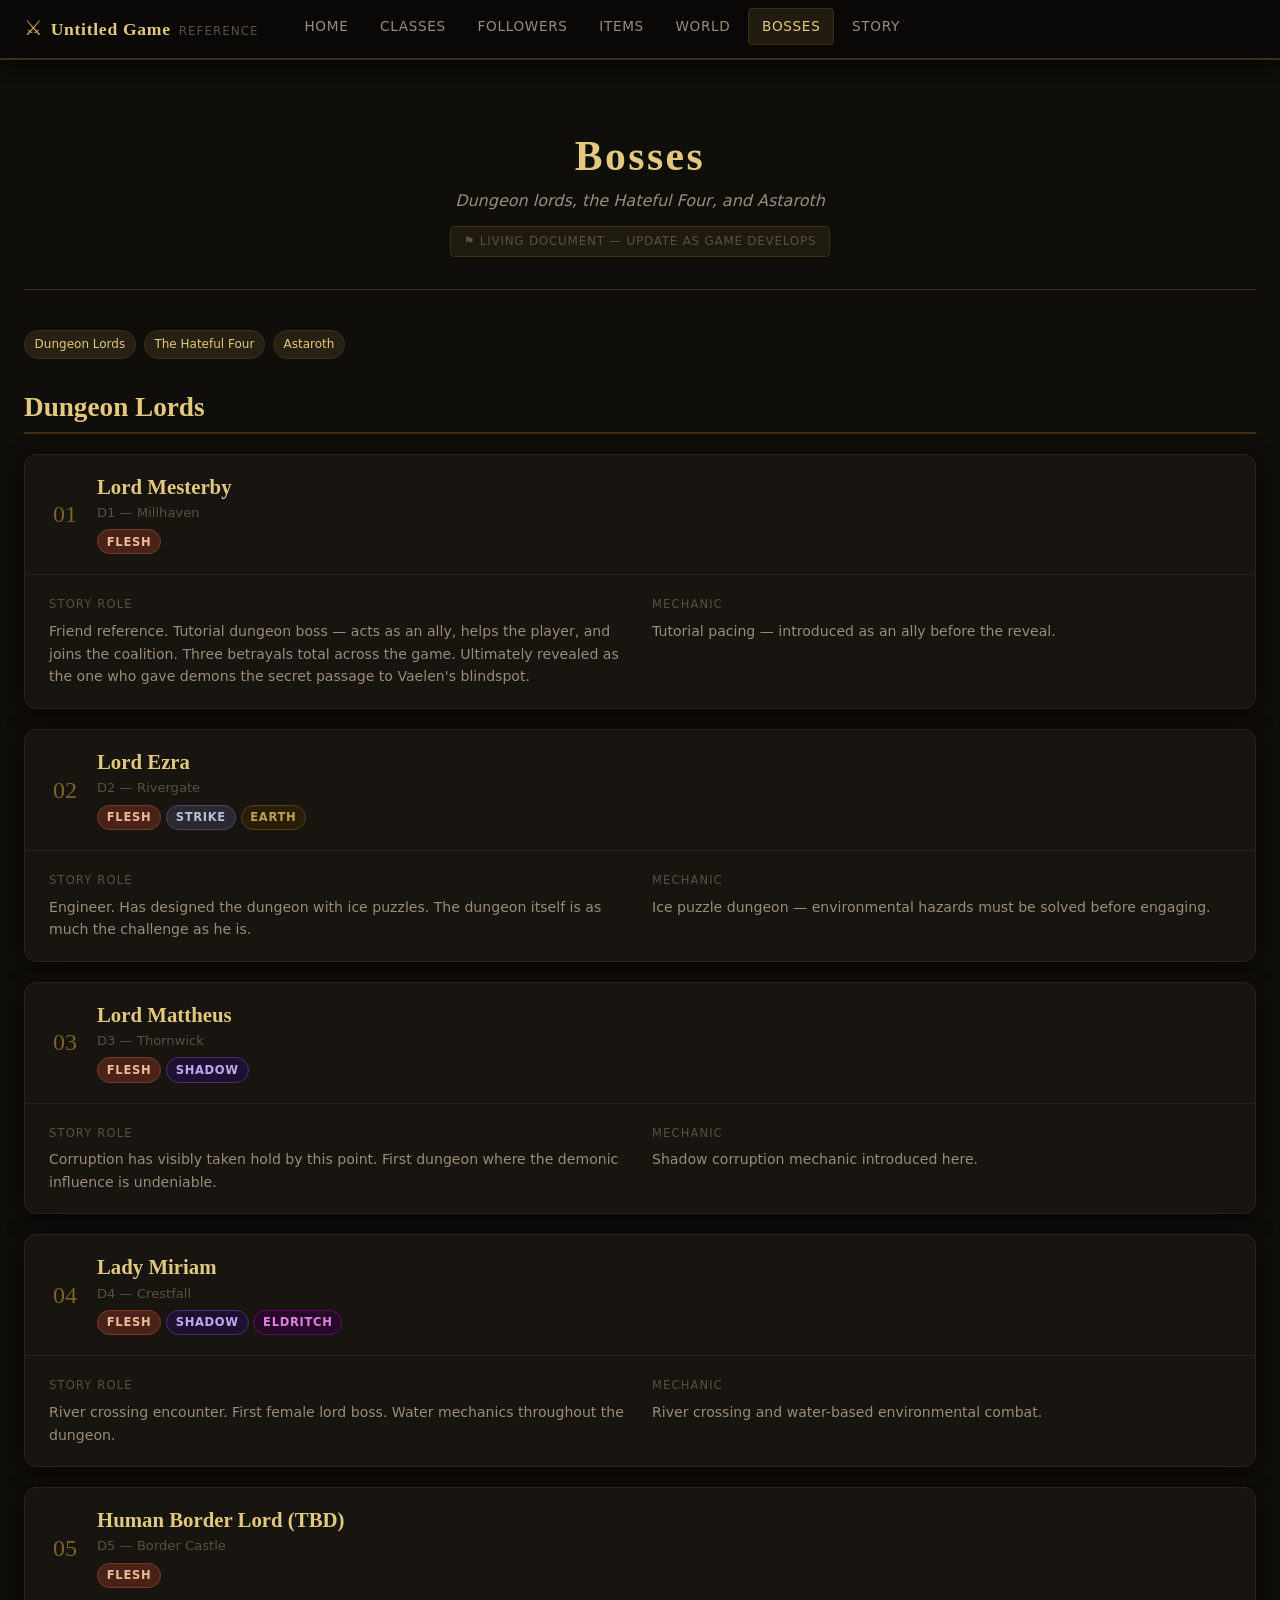
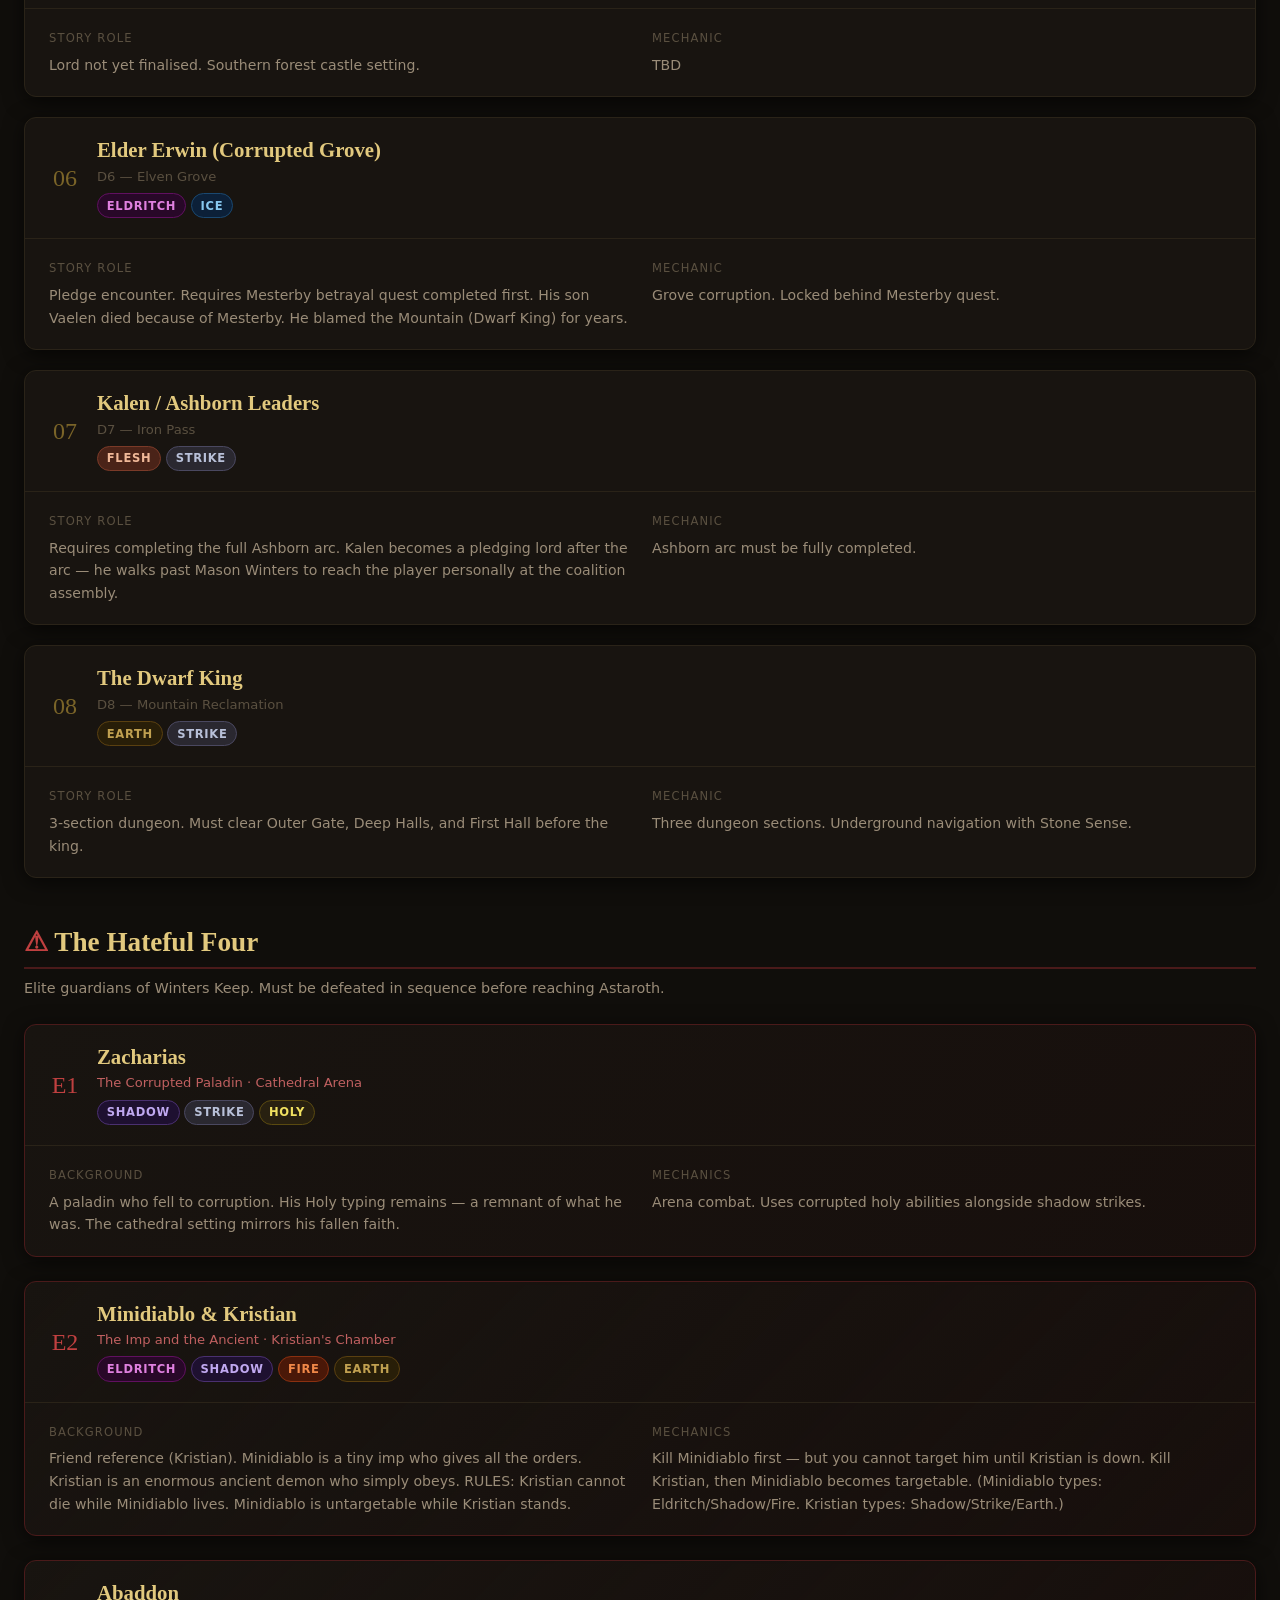
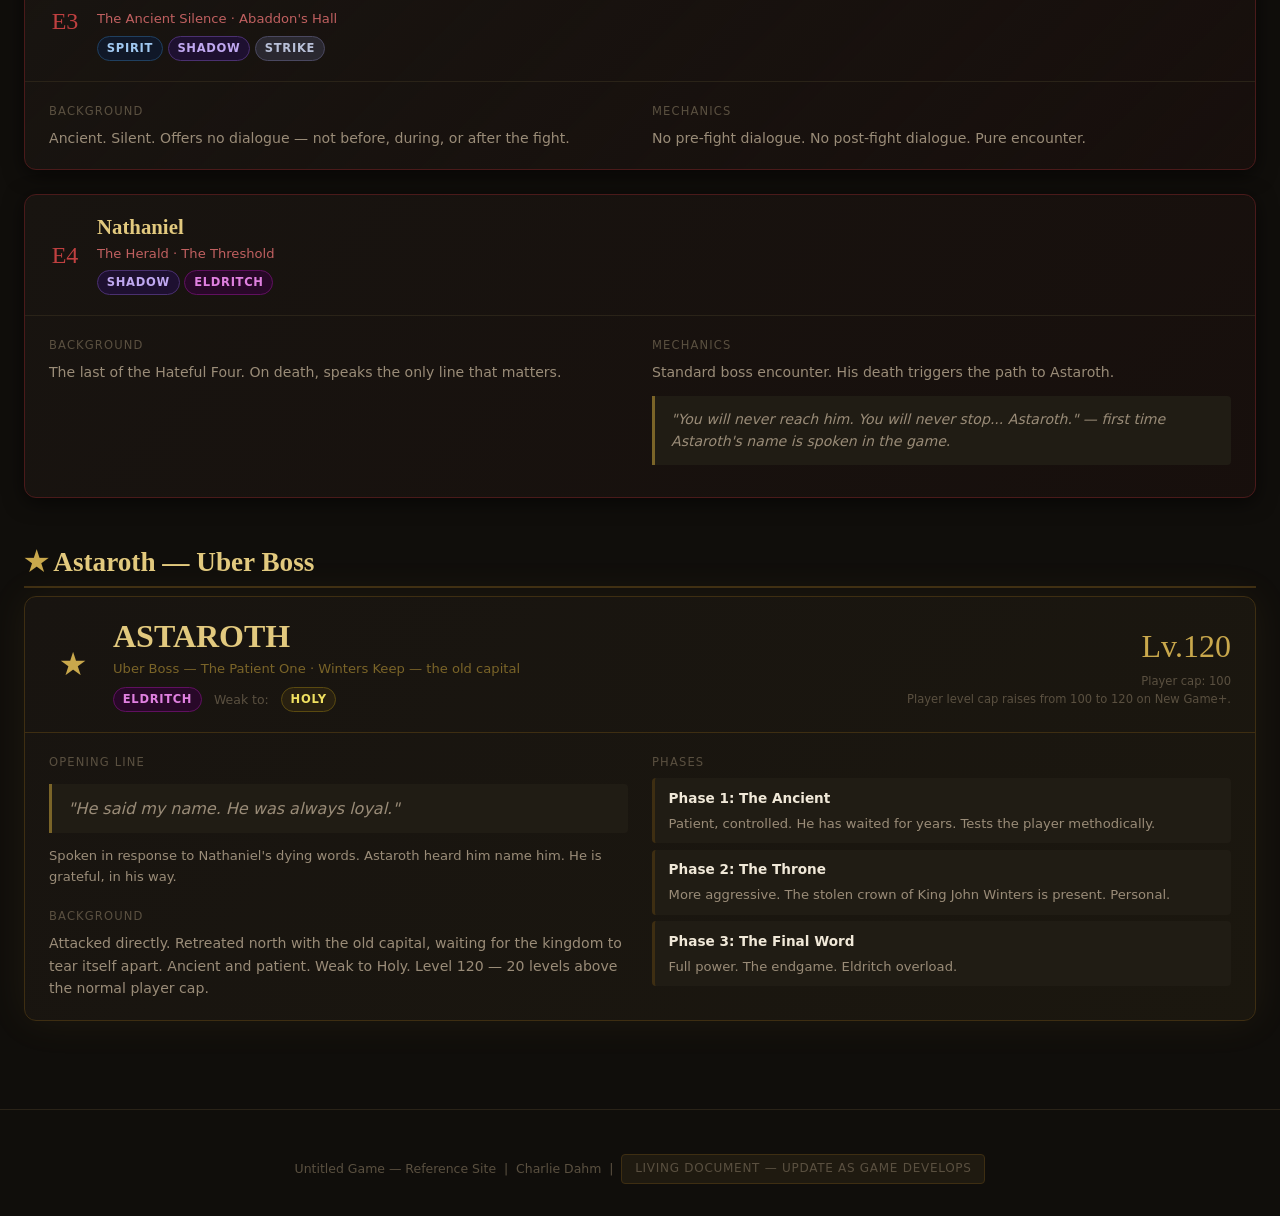
==== GameReference/bosses.html @ 2780c7e5 "Add complete GameReference multi-page reference site for Untitled Game Nine-file static site (no dep" ====
<!DOCTYPE html>
<html lang="en">
<head>
  <meta charset="UTF-8">
  <meta name="viewport" content="width=device-width, initial-scale=1.0">
  <title>Bosses — Untitled Game Reference</title>
  <link rel="stylesheet" href="style.css">
</head>
<body>

<nav class="main-nav">
  <div class="nav-logo">
    <span class="logo-icon">⚔</span>
    <span class="logo-text">Untitled Game</span>
    <span class="logo-sub">Reference</span>
  </div>
  <ul class="nav-links">
    <li><a href="index.html">Home</a></li>
    <li><a href="classes.html">Classes</a></li>
    <li><a href="followers.html">Followers</a></li>
    <li><a href="items.html">Items</a></li>
    <li><a href="world.html">World</a></li>
    <li><a href="bosses.html" class="active">Bosses</a></li>
    <li><a href="story.html">Story</a></li>
  </ul>
</nav>

<div class="page-container">
  <div class="page-header">
    <h1>Bosses</h1>
    <div class="subtitle">Dungeon lords, the Hateful Four, and Astaroth</div>
    <div class="living-doc-note">⚑ Living Document — update as game develops</div>
  </div>

  <!-- Quick jump -->
  <div style="display:flex;flex-wrap:wrap;gap:0.5rem;margin-bottom:2rem;">
    <a href="#dungeon-lords" class="filter-btn active">Dungeon Lords</a>
    <a href="#hateful-four" class="filter-btn active">The Hateful Four</a>
    <a href="#astaroth" class="filter-btn active">Astaroth</a>
  </div>

  <!-- ── DUNGEON LORDS ───────────────────────────────────── -->
  <section id="dungeon-lords">
    <h2 style="margin-bottom:1.25rem;padding-bottom:0.5rem;border-bottom:2px solid var(--gold-border);">Dungeon Lords</h2>
    <div id="dungeon-bosses-container"></div>
  </section>

  <!-- ── THE HATEFUL FOUR ────────────────────────────────── -->
  <section id="hateful-four" style="margin-top:3rem;">
    <h2 style="margin-bottom:0.5rem;padding-bottom:0.5rem;border-bottom:2px solid #4a1a1a;">
      <span style="color:var(--red-light);">⚠</span> The Hateful Four
    </h2>
    <p style="color:var(--text-dim);margin-bottom:1.5rem;font-size:0.9rem;">Elite guardians of Winters Keep. Must be defeated in sequence before reaching Astaroth.</p>
    <div id="hateful-container"></div>
  </section>

  <!-- ── ASTAROTH ───────────────────────────────────────── -->
  <section id="astaroth" style="margin-top:3rem;">
    <h2 style="margin-bottom:0.5rem;padding-bottom:0.5rem;border-bottom:2px solid var(--gold-border);">
      <span style="color:var(--gold);">★</span> Astaroth — Uber Boss
    </h2>
    <div id="astaroth-container"></div>
  </section>

</div>

<footer class="page-footer">
  Untitled Game — Reference Site &nbsp;|&nbsp; Charlie Dahm &nbsp;|&nbsp; <span class="living-doc-note">Living Document — update as game develops</span>
</footer>

<script src="data.js"></script>
<script>
function toggleCollapsible(btn) {
  btn.closest('.collapsible').classList.toggle('open');
}

document.addEventListener('DOMContentLoaded', () => {

  // ── Dungeon Bosses ─────────────────────────────────────
  const dungeonContainer = document.getElementById('dungeon-bosses-container');
  dungeonContainer.innerHTML = BOSSES.dungeonBosses.map((boss, i) => `
    <div class="boss-card" style="margin-bottom:1.25rem;">
      <div class="boss-header">
        <div class="boss-number">${String(i+1).padStart(2,'0')}</div>
        <div style="flex:1;">
          <h3 class="boss-name">${boss.name}</h3>
          <div class="boss-location">${boss.dungeon}</div>
          <div style="margin-top:0.4rem;">${renderTypes(boss.types)}</div>
        </div>
      </div>
      <div class="boss-body">
        <div>
          <div class="boss-label">Story Role</div>
          <div class="boss-notes">${boss.notes}</div>
        </div>
        <div>
          <div class="boss-label">Mechanic</div>
          <div class="boss-notes">${boss.mechanics}</div>
        </div>
      </div>
    </div>
  `).join('');

  // ── Hateful Four ───────────────────────────────────────
  const hatefulContainer = document.getElementById('hateful-container');
  hatefulContainer.innerHTML = BOSSES.hatefulFour.map(boss => `
    <div class="boss-card hateful-card" style="margin-bottom:1.5rem;">
      <div class="boss-header">
        <div class="boss-number" style="color:var(--red-light);">E${boss.number}</div>
        <div style="flex:1;">
          <h3 class="boss-name">${boss.name}</h3>
          <div class="boss-location" style="color:#c06060;">${boss.subtitle} · ${boss.location}</div>
          <div style="margin-top:0.4rem;">${renderTypes(boss.types)}</div>
        </div>
      </div>
      <div class="boss-body">
        <div>
          <div class="boss-label">Background</div>
          <div class="boss-notes">${boss.notes}</div>
        </div>
        <div>
          <div class="boss-label">Mechanics</div>
          <div class="boss-notes">${boss.mechanics}</div>
          ${boss.dialogue ? `<div class="quote-block">${boss.dialogue}</div>` : ''}
        </div>
      </div>
    </div>
  `).join('');

  // ── Astaroth ────────────────────────────────────────────
  const ast = BOSSES.astaroth;
  const phasesHtml = ast.phases.map(p => `
    <li class="phase-item">
      <strong>Phase ${p.phase}: ${p.name}</strong>
      <div style="font-size:0.82rem;color:var(--text-dim);margin-top:0.2rem;">${p.notes}</div>
    </li>
  `).join('');

  const astarothContainer = document.getElementById('astaroth-container');
  astarothContainer.innerHTML = `
    <div class="boss-card astaroth-card">
      <div class="boss-header" style="border-bottom-color:var(--gold-border);">
        <div style="font-size:2rem;width:3rem;text-align:center;color:var(--gold);">★</div>
        <div style="flex:1;">
          <h2 class="boss-name" style="font-size:2rem;">${ast.name}</h2>
          <div class="boss-location" style="color:var(--gold-dim);">${ast.subtitle} · ${ast.location}</div>
          <div style="margin-top:0.5rem;display:flex;gap:0.75rem;align-items:center;flex-wrap:wrap;">
            <div>${renderTypes(ast.types)}</div>
            <span style="font-size:0.78rem;color:var(--text-muted);">Weak to:</span>
            <div>${renderTypes(ast.weakness)}</div>
          </div>
        </div>
        <div style="text-align:right;flex-shrink:0;">
          <div style="font-family:var(--font-serif);font-size:2rem;color:var(--gold);">Lv.${ast.level}</div>
          <div style="font-size:0.72rem;color:var(--text-muted);">Player cap: ${ast.playerCap}</div>
          <div style="font-size:0.72rem;color:var(--text-muted);">${ast.ngPlusNote}</div>
        </div>
      </div>

      <div class="boss-body">
        <div>
          <div class="boss-label">Opening Line</div>
          <div class="quote-block" style="font-size:1rem;border-color:var(--gold-dim);">${ast.openingLine}</div>
          <div class="boss-notes" style="font-size:0.82rem;">${ast.openingContext}</div>

          <div style="margin-top:1.25rem;">
            <div class="boss-label">Background</div>
            <div class="boss-notes">${ast.notes}</div>
          </div>
        </div>
        <div>
          <div class="boss-label">Phases</div>
          <ul class="phase-list">${phasesHtml}</ul>
        </div>
      </div>
    </div>
  `;
});
</script>
</body>
</html>
---- GameReference/style.css ----
/* ============================================================
   Untitled Game — Medieval Fantasy Reference
   Shared Stylesheet
   ============================================================ */

:root {
  --bg-darkest:  #090807;
  --bg-main:     #100e0b;
  --bg-card:     #181410;
  --bg-raised:   #201c14;
  --bg-hover:    #28221a;
  --bg-input:    #151210;

  --gold:        #c9a84c;
  --gold-light:  #e2c97e;
  --gold-dim:    #7a6428;
  --gold-border: #3e2e12;
  --gold-glow:   rgba(201, 168, 76, 0.12);

  --text:        #ddd0b8;
  --text-dim:    #9a8c78;
  --text-muted:  #5a5040;
  --text-white:  #f0e8d8;
  --text-gold:   #c9a84c;

  --border:      #2a2318;
  --border-mid:  #3a3020;
  --border-gold: #4a3a18;

  --red:         #8b2020;
  --red-light:   #c04040;
  --green:       #2a5a20;
  --green-light: #4a8a40;

  --radius-sm:   4px;
  --radius-md:   8px;
  --radius-lg:   12px;

  --shadow-card: 0 4px 20px rgba(0,0,0,0.6);
  --shadow-glow: 0 0 20px rgba(201,168,76,0.1);
  --shadow-deep: 0 8px 32px rgba(0,0,0,0.8);

  --nav-height:  60px;
  --content-max: 1400px;
  --font-serif:  Georgia, 'Times New Roman', serif;
  --font-sans:   'Segoe UI', system-ui, sans-serif;
}

/* === RESET & BASE ========================================= */

*, *::before, *::after { box-sizing: border-box; margin: 0; padding: 0; }

html { scroll-behavior: smooth; }

body {
  background: var(--bg-main);
  color: var(--text);
  font-family: var(--font-sans);
  font-size: 15px;
  line-height: 1.6;
  min-height: 100vh;
}

a { color: var(--gold); text-decoration: none; transition: color 0.2s; }
a:hover { color: var(--gold-light); }

h1, h2, h3, h4, h5 {
  font-family: var(--font-serif);
  color: var(--gold-light);
  line-height: 1.2;
}

h1 { font-size: 2.2rem; }
h2 { font-size: 1.7rem; }
h3 { font-size: 1.3rem; }
h4 { font-size: 1.1rem; }

p { margin-bottom: 0.75em; }
p:last-child { margin-bottom: 0; }

ul, ol { padding-left: 1.4em; }
li { margin-bottom: 0.3em; }

hr {
  border: none;
  border-top: 1px solid var(--gold-border);
  margin: 1.5em 0;
}

strong { color: var(--text-white); }
em { color: var(--gold-light); font-style: normal; }

/* === NAVIGATION =========================================== */

.main-nav {
  position: sticky;
  top: 0;
  z-index: 100;
  height: var(--nav-height);
  background: var(--bg-darkest);
  border-bottom: 2px solid var(--gold-border);
  display: flex;
  align-items: center;
  padding: 0 1.5rem;
  gap: 2rem;
  box-shadow: 0 2px 20px rgba(0,0,0,0.8);
}

.nav-logo {
  display: flex;
  align-items: baseline;
  gap: 0.5rem;
  flex-shrink: 0;
}

.logo-icon {
  font-size: 1.3rem;
  color: var(--gold);
}

.logo-text {
  font-family: var(--font-serif);
  font-size: 1.1rem;
  font-weight: bold;
  color: var(--gold-light);
  letter-spacing: 0.04em;
}

.logo-sub {
  font-size: 0.75rem;
  color: var(--text-muted);
  letter-spacing: 0.08em;
  text-transform: uppercase;
}

.nav-links {
  display: flex;
  list-style: none;
  padding: 0;
  margin: 0;
  gap: 0.25rem;
  flex-wrap: wrap;
}

.nav-links a {
  display: block;
  padding: 0.4rem 0.8rem;
  color: var(--text-dim);
  font-size: 0.85rem;
  letter-spacing: 0.05em;
  text-transform: uppercase;
  border-radius: var(--radius-sm);
  border: 1px solid transparent;
  transition: all 0.2s;
}

.nav-links a:hover,
.nav-links a.active {
  color: var(--gold-light);
  border-color: var(--gold-border);
  background: var(--gold-glow);
}

/* === PAGE LAYOUT ========================================== */

.page-container {
  max-width: var(--content-max);
  margin: 0 auto;
  padding: 2rem 1.5rem 4rem;
}

.page-header {
  text-align: center;
  padding: 2.5rem 0 2rem;
  border-bottom: 1px solid var(--gold-border);
  margin-bottom: 2.5rem;
}

.page-header h1 {
  font-size: 2.6rem;
  margin-bottom: 0.4rem;
  letter-spacing: 0.06em;
}

.page-header .subtitle {
  color: var(--text-dim);
  font-size: 1rem;
  font-style: italic;
}

.living-doc-note {
  display: inline-block;
  margin-top: 0.75rem;
  padding: 0.3rem 0.8rem;
  background: rgba(201, 168, 76, 0.08);
  border: 1px solid var(--gold-border);
  border-radius: var(--radius-sm);
  color: var(--text-muted);
  font-size: 0.75rem;
  letter-spacing: 0.06em;
  text-transform: uppercase;
}

/* === CARDS ================================================ */

.card {
  background: var(--bg-card);
  border: 1px solid var(--border);
  border-radius: var(--radius-md);
  padding: 1.5rem;
  box-shadow: var(--shadow-card);
  transition: border-color 0.2s;
}

.card:hover { border-color: var(--border-gold); }

.card-gold {
  border-color: var(--gold-border);
  background: linear-gradient(135deg, var(--bg-card) 0%, rgba(201,168,76,0.05) 100%);
}

.card-header {
  display: flex;
  align-items: center;
  gap: 0.75rem;
  margin-bottom: 1rem;
  padding-bottom: 0.75rem;
  border-bottom: 1px solid var(--border);
}

.card-icon {
  font-size: 1.5rem;
  width: 2.5rem;
  text-align: center;
  flex-shrink: 0;
}

.card-title { margin: 0; }

/* === GRID LAYOUTS ========================================= */

.grid-2 { display: grid; grid-template-columns: repeat(2, 1fr); gap: 1.5rem; }
.grid-3 { display: grid; grid-template-columns: repeat(3, 1fr); gap: 1.5rem; }
.grid-4 { display: grid; grid-template-columns: repeat(4, 1fr); gap: 1.5rem; }

@media (max-width: 1100px) { .grid-4 { grid-template-columns: repeat(2, 1fr); } }
@media (max-width: 900px)  { .grid-3 { grid-template-columns: repeat(2, 1fr); } }
@media (max-width: 640px)  {
  .grid-2, .grid-3, .grid-4 { grid-template-columns: 1fr; }
}

/* === COLLAPSIBLE SECTIONS ================================= */

.collapsible {
  border: 1px solid var(--border);
  border-radius: var(--radius-md);
  margin-bottom: 1rem;
  overflow: hidden;
}

.collapsible-header {
  display: flex;
  align-items: center;
  justify-content: space-between;
  padding: 1rem 1.25rem;
  background: var(--bg-raised);
  cursor: pointer;
  user-select: none;
  transition: background 0.2s;
  border: none;
  width: 100%;
  text-align: left;
  color: var(--text-white);
  font-family: var(--font-serif);
  font-size: 1.1rem;
  gap: 1rem;
}

.collapsible-header:hover { background: var(--bg-hover); }

.collapsible-header .ch-left {
  display: flex;
  align-items: center;
  gap: 0.75rem;
}

.collapsible-arrow {
  color: var(--gold-dim);
  transition: transform 0.25s;
  font-size: 0.8rem;
  flex-shrink: 0;
}

.collapsible.open .collapsible-arrow { transform: rotate(90deg); }

.collapsible-body {
  display: none;
  padding: 1.25rem;
  background: var(--bg-card);
  border-top: 1px solid var(--border);
}

.collapsible.open .collapsible-body { display: block; }

/* Gold variant collapsible */
.collapsible.gold { border-color: var(--gold-border); }
.collapsible.gold .collapsible-header { background: rgba(201,168,76,0.08); }
.collapsible.gold .collapsible-header:hover { background: rgba(201,168,76,0.14); }
.collapsible.gold .collapsible-header { color: var(--gold-light); }

/* === TYPE BADGES ========================================== */

.types { display: flex; flex-wrap: wrap; gap: 0.3rem; }

.type-badge {
  display: inline-block;
  padding: 0.15rem 0.55rem;
  border-radius: 20px;
  font-size: 0.72rem;
  font-weight: 600;
  letter-spacing: 0.06em;
  text-transform: uppercase;
  white-space: nowrap;
}

.t-flesh     { background: #4a2318; color: #f0b898; border: 1px solid #7a3a28; }
.t-strike    { background: #2a2830; color: #b8c0d8; border: 1px solid #4a4860; }
.t-shadow    { background: #1e1030; color: #c0a8f0; border: 1px solid #4a3070; }
.t-fire      { background: #4a1808; color: #f08848; border: 1px solid #8a3010; }
.t-ice       { background: #0c2038; color: #88c8f0; border: 1px solid #1a4870; }
.t-earth     { background: #281e08; color: #c0a050; border: 1px solid #5a4010; }
.t-spirit    { background: #101828; color: #a0c8f0; border: 1px solid #204060; }
.t-holy      { background: #282010; color: #f0e060; border: 1px solid #5a4a10; }
.t-toxin     { background: #0e2808; color: #80d860; border: 1px solid #204810; }
.t-eldritch  { background: #280828; color: #e080e0; border: 1px solid #601060; }
.t-lightning { background: #2a2800; color: #f0e840; border: 1px solid #5a5000; }

/* === STAT BARS ============================================ */

.stat-list { display: flex; flex-direction: column; gap: 0.5rem; }

.stat-row {
  display: grid;
  grid-template-columns: 110px 1fr 80px;
  align-items: center;
  gap: 0.5rem;
  font-size: 0.85rem;
}

.stat-label { color: var(--text-dim); text-align: right; }

.stat-bar {
  height: 8px;
  background: var(--bg-darkest);
  border-radius: 4px;
  border: 1px solid var(--border);
  overflow: hidden;
}

.stat-fill {
  height: 100%;
  border-radius: 4px;
  transition: width 0.5s ease;
}

.stat-value { color: var(--gold-light); font-size: 0.8rem; text-align: center; }

/* Stat fill colors by rating */
.fill-max     { background: linear-gradient(90deg, #c9a84c, #e8c97e); width: 100%; }
.fill-vhigh   { background: linear-gradient(90deg, #a08830, #c0a84c); width: 85%; }
.fill-high    { background: linear-gradient(90deg, #806830, #a08840); width: 70%; }
.fill-medium  { background: linear-gradient(90deg, #506030, #708050); width: 55%; }
.fill-low     { background: linear-gradient(90deg, #604040, #804848); width: 35%; }
.fill-vlow    { background: linear-gradient(90deg, #502828, #683030); width: 20%; }

/* === RESOURCE BADGE ======================================= */

.resource-badge {
  display: inline-flex;
  align-items: center;
  gap: 0.4rem;
  padding: 0.3rem 0.7rem;
  border-radius: var(--radius-sm);
  font-size: 0.8rem;
  font-weight: 600;
  text-transform: uppercase;
  letter-spacing: 0.05em;
}

.resource-stamina { background: #2a1a08; color: #e09040; border: 1px solid #6a3010; }
.resource-mana    { background: #080828; color: #8080f0; border: 1px solid #2020a0; }
.resource-rage    { background: #280808; color: #f04030; border: 1px solid #801010; }

/* === SKILL TREE =========================================== */

.skill-tree-section {
  margin: 1.5rem 0;
}

.skill-tree-title {
  font-family: var(--font-serif);
  font-size: 0.8rem;
  letter-spacing: 0.12em;
  text-transform: uppercase;
  color: var(--text-muted);
  margin-bottom: 1rem;
}

.skill-tree {
  display: flex;
  flex-direction: column;
  gap: 0;
  align-items: flex-start;
}

.skill-tier {
  display: flex;
  align-items: flex-start;
  gap: 0;
  width: 100%;
  position: relative;
}

.skill-tier-label {
  writing-mode: vertical-lr;
  text-orientation: mixed;
  transform: rotate(180deg);
  font-size: 0.65rem;
  color: var(--text-muted);
  letter-spacing: 0.1em;
  text-transform: uppercase;
  padding: 0.5rem 0.3rem;
  min-width: 24px;
  flex-shrink: 0;
  align-self: stretch;
  display: flex;
  align-items: center;
  justify-content: center;
  border-right: 1px solid var(--border);
  margin-right: 1rem;
}

.skills-in-tier {
  display: flex;
  flex-wrap: wrap;
  gap: 0.75rem;
  padding: 0.5rem 0 1.5rem;
  flex: 1;
}

.skill-node {
  background: var(--bg-raised);
  border: 1px solid var(--border-mid);
  border-radius: var(--radius-md);
  padding: 0.75rem 1rem;
  min-width: 160px;
  max-width: 220px;
  position: relative;
  transition: all 0.2s;
  cursor: default;
}

.skill-node:hover {
  border-color: var(--gold-border);
  background: var(--bg-hover);
  box-shadow: var(--shadow-glow);
  transform: translateY(-2px);
}

.skill-node.tier-ultimate {
  border-color: var(--gold-border);
  background: linear-gradient(135deg, var(--bg-raised), rgba(201,168,76,0.08));
}

.skill-node.tier-ultimate:hover {
  box-shadow: 0 0 20px rgba(201,168,76,0.2);
}

.skill-name {
  font-family: var(--font-serif);
  font-size: 0.95rem;
  color: var(--gold-light);
  margin-bottom: 0.3rem;
}

.skill-desc {
  font-size: 0.78rem;
  color: var(--text-dim);
  line-height: 1.4;
}

.skill-special {
  margin-top: 0.4rem;
  padding: 0.25rem 0.5rem;
  background: var(--bg-darkest);
  border-radius: var(--radius-sm);
  font-size: 0.72rem;
  color: var(--text-muted);
  font-style: italic;
}

/* Essence block */
.essence-block {
  background: linear-gradient(135deg, #1e1408, rgba(201,168,76,0.1));
  border: 1px solid var(--gold-border);
  border-radius: var(--radius-md);
  padding: 1rem 1.25rem;
  margin: 1rem 0;
}

.essence-label {
  font-size: 0.7rem;
  letter-spacing: 0.12em;
  text-transform: uppercase;
  color: var(--gold-dim);
  margin-bottom: 0.4rem;
}

.essence-name {
  font-family: var(--font-serif);
  font-size: 1.05rem;
  color: var(--gold-light);
  margin-bottom: 0.4rem;
}

.essence-effect {
  font-size: 0.85rem;
  color: var(--text-dim);
}

.essence-duration {
  display: inline-block;
  padding: 0.1rem 0.5rem;
  background: rgba(201,168,76,0.12);
  border: 1px solid var(--gold-border);
  border-radius: 20px;
  font-size: 0.72rem;
  color: var(--gold);
  margin-bottom: 0.4rem;
}

/* === CLASS CARDS ========================================== */

.class-card {
  background: var(--bg-card);
  border: 1px solid var(--border);
  border-radius: var(--radius-lg);
  overflow: hidden;
  box-shadow: var(--shadow-card);
  margin-bottom: 2rem;
}

.class-header {
  display: flex;
  align-items: stretch;
  border-bottom: 1px solid var(--border);
}

.class-color-bar {
  width: 6px;
  flex-shrink: 0;
}

.class-header-content {
  padding: 1.25rem 1.5rem;
  flex: 1;
}

.class-name {
  font-size: 1.8rem;
  letter-spacing: 0.08em;
  margin-bottom: 0.2rem;
}

.class-subtitle {
  color: var(--text-dim);
  font-size: 0.9rem;
  margin-bottom: 0.5rem;
}

.class-unlock {
  display: inline-flex;
  align-items: center;
  gap: 0.4rem;
  padding: 0.25rem 0.6rem;
  background: rgba(139,32,32,0.2);
  border: 1px solid var(--red);
  border-radius: var(--radius-sm);
  font-size: 0.75rem;
  color: var(--red-light);
}

.class-body {
  display: grid;
  grid-template-columns: 280px 1fr;
  gap: 0;
}

.class-stats-panel {
  padding: 1.5rem;
  border-right: 1px solid var(--border);
  background: var(--bg-raised);
}

.class-skills-panel {
  padding: 1.5rem;
}

@media (max-width: 860px) {
  .class-body { grid-template-columns: 1fr; }
  .class-stats-panel { border-right: none; border-bottom: 1px solid var(--border); }
}

/* Class color accents */
.color-warrior   { background: #6a3010; }
.color-ranger    { background: #2a5a10; }
.color-mage      { background: #1a1a6a; }
.color-assassin  { background: #301040; }
.color-necro     { background: #102010; }
.color-barbarian { background: #6a1010; }

/* === EVOLUTION CHAINS (FOLLOWER PAGE) ==================== */

.follower-filters {
  position: sticky;
  top: var(--nav-height);
  z-index: 50;
  background: var(--bg-darkest);
  border-bottom: 1px solid var(--border);
  padding: 0.75rem 1.5rem;
  margin: 0 -1.5rem 2rem;
}

.filter-search {
  display: flex;
  align-items: center;
  gap: 1rem;
  flex-wrap: wrap;
}

.search-input {
  flex: 1;
  min-width: 200px;
  max-width: 320px;
  padding: 0.5rem 0.85rem;
  background: var(--bg-input);
  border: 1px solid var(--border-mid);
  border-radius: var(--radius-sm);
  color: var(--text);
  font-size: 0.9rem;
  outline: none;
  transition: border-color 0.2s;
}

.search-input:focus { border-color: var(--gold-border); }
.search-input::placeholder { color: var(--text-muted); }

.filter-group {
  display: flex;
  align-items: center;
  gap: 0.4rem;
  flex-wrap: wrap;
}

.filter-group-label {
  font-size: 0.72rem;
  letter-spacing: 0.08em;
  text-transform: uppercase;
  color: var(--text-muted);
  white-space: nowrap;
}

.filter-btn {
  padding: 0.25rem 0.6rem;
  border-radius: 20px;
  border: 1px solid var(--border-mid);
  background: transparent;
  color: var(--text-dim);
  font-size: 0.75rem;
  cursor: pointer;
  transition: all 0.15s;
  white-space: nowrap;
}

.filter-btn:hover { border-color: var(--gold-border); color: var(--gold); }
.filter-btn.active { background: var(--gold-glow); border-color: var(--gold-border); color: var(--gold-light); }

.filter-clear {
  padding: 0.25rem 0.6rem;
  border-radius: var(--radius-sm);
  border: 1px solid var(--border-mid);
  background: transparent;
  color: var(--text-muted);
  font-size: 0.75rem;
  cursor: pointer;
  transition: all 0.15s;
}

.filter-clear:hover { color: var(--red-light); border-color: var(--red); }

.filter-count {
  font-size: 0.75rem;
  color: var(--text-muted);
  white-space: nowrap;
}

/* Chain cards */
.chain-group {
  margin-bottom: 3rem;
}

.chain-group-header {
  font-family: var(--font-serif);
  font-size: 1.5rem;
  color: var(--gold);
  margin-bottom: 1.25rem;
  padding-bottom: 0.5rem;
  border-bottom: 2px solid var(--gold-border);
  display: flex;
  align-items: center;
  gap: 0.75rem;
}

.chain-card {
  background: var(--bg-card);
  border: 1px solid var(--border);
  border-radius: var(--radius-lg);
  margin-bottom: 1.5rem;
  overflow: hidden;
  box-shadow: var(--shadow-card);
  transition: border-color 0.2s;
}

.chain-card.hidden { display: none; }

.chain-card:hover { border-color: var(--border-gold); }

.chain-meta {
  padding: 0.75rem 1.25rem;
  background: var(--bg-raised);
  border-bottom: 1px solid var(--border);
  display: flex;
  align-items: center;
  gap: 1rem;
  flex-wrap: wrap;
}

.chain-meta .chain-name {
  font-family: var(--font-serif);
  font-size: 1.05rem;
  color: var(--gold-light);
}

.chain-catch-info {
  font-size: 0.78rem;
  color: var(--text-dim);
  font-style: italic;
  flex: 1;
}

.chain-contract {
  font-size: 0.72rem;
  padding: 0.15rem 0.5rem;
  border: 1px solid var(--border-mid);
  border-radius: 20px;
  color: var(--text-muted);
}

.chain-tree {
  padding: 1.25rem 1.25rem 0.75rem;
  overflow-x: auto;
}

.chain-row {
  display: flex;
  align-items: flex-start;
  gap: 0;
  min-width: max-content;
}

.follower-node {
  display: flex;
  flex-direction: column;
  align-items: center;
  position: relative;
}

.follower-node-inner {
  background: var(--bg-raised);
  border: 1px solid var(--border-mid);
  border-radius: var(--radius-md);
  padding: 0.6rem 0.85rem;
  min-width: 130px;
  max-width: 175px;
  text-align: center;
  transition: all 0.2s;
  cursor: default;
}

.follower-node-inner:hover {
  border-color: var(--gold-border);
  background: var(--bg-hover);
  transform: translateY(-2px);
  box-shadow: var(--shadow-glow);
}

.follower-node-inner.is-legendary {
  border-color: var(--gold-dim);
  background: linear-gradient(135deg, var(--bg-raised), rgba(201,168,76,0.07));
}

.follower-node-inner.is-unique {
  border-color: #4a1a1a;
  background: linear-gradient(135deg, var(--bg-raised), rgba(139,32,32,0.08));
}

.follower-node-name {
  font-family: var(--font-serif);
  font-size: 0.88rem;
  color: var(--text-white);
  margin-bottom: 0.35rem;
}

.follower-node-types { justify-content: center; margin-bottom: 0.35rem; }

.follower-node-req {
  font-size: 0.68rem;
  color: var(--text-muted);
  line-height: 1.4;
}

.follower-node-flags {
  display: flex;
  flex-wrap: wrap;
  justify-content: center;
  gap: 0.2rem;
  margin-top: 0.3rem;
}

.flag-legendary { color: var(--gold); font-size: 0.65rem; }
.flag-unique    { color: var(--red-light); font-size: 0.65rem; }
.flag-terminal  { color: var(--text-muted); font-size: 0.65rem; }

/* Chain connectors */
.chain-arrow {
  display: flex;
  align-items: center;
  padding: 0 0.3rem;
  color: var(--gold-dim);
  font-size: 1.2rem;
  align-self: center;
  flex-shrink: 0;
}

.chain-branch {
  display: flex;
  flex-direction: column;
  align-items: flex-start;
  padding-top: 0.4rem;
  padding-left: 1.5rem;
  gap: 0.5rem;
  border-left: 2px solid var(--border-mid);
  margin-left: 0.6rem;
  margin-top: 0.75rem;
}

.branch-item {
  display: flex;
  align-items: center;
  gap: 0;
  position: relative;
}

.branch-item::before {
  content: '';
  display: block;
  width: 1rem;
  height: 1px;
  background: var(--border-mid);
  margin-right: 0.5rem;
  flex-shrink: 0;
}

.branch-note {
  font-size: 0.72rem;
  color: var(--text-muted);
  font-style: italic;
  padding: 0.25rem 0.75rem;
}

/* Follower node with branches below */
.node-with-branches {
  display: flex;
  flex-direction: column;
}

/* === ITEMS PAGE =========================================== */

.item-table {
  width: 100%;
  border-collapse: collapse;
  font-size: 0.85rem;
}

.item-table th {
  text-align: left;
  padding: 0.6rem 0.85rem;
  background: var(--bg-raised);
  border-bottom: 2px solid var(--gold-border);
  color: var(--text-dim);
  font-size: 0.75rem;
  letter-spacing: 0.08em;
  text-transform: uppercase;
  font-family: var(--font-sans);
  font-weight: 600;
}

.item-table td {
  padding: 0.55rem 0.85rem;
  border-bottom: 1px solid var(--border);
  vertical-align: top;
}

.item-table tr:hover td { background: var(--bg-hover); }

.item-table tr:last-child td { border-bottom: none; }

.item-name { color: var(--text-white); font-weight: 500; }
.item-name.legendary { color: var(--gold-light); }
.item-note { color: var(--text-muted); font-size: 0.75rem; }

/* === WORLD PAGE =========================================== */

.world-section { margin-bottom: 2.5rem; }

.town-card {
  background: var(--bg-card);
  border: 1px solid var(--border);
  border-radius: var(--radius-md);
  padding: 1.25rem 1.5rem;
  margin-bottom: 1rem;
  display: grid;
  grid-template-columns: 200px 1fr;
  gap: 1.5rem;
}

.town-card:hover { border-color: var(--border-gold); }

@media (max-width: 640px) { .town-card { grid-template-columns: 1fr; } }

.town-name {
  font-family: var(--font-serif);
  font-size: 1.2rem;
  color: var(--gold-light);
  margin-bottom: 0.25rem;
}

.town-dungeon {
  font-size: 0.78rem;
  color: var(--text-muted);
  margin-bottom: 0.5rem;
}

.town-lord {
  font-size: 0.85rem;
  color: var(--text-dim);
}

.dungeon-badge {
  display: inline-block;
  padding: 0.1rem 0.5rem;
  background: rgba(139,32,32,0.2);
  border: 1px solid #4a1a1a;
  border-radius: var(--radius-sm);
  font-size: 0.72rem;
  color: #c06060;
}

.route-card {
  background: var(--bg-card);
  border: 1px solid var(--border);
  border-radius: var(--radius-md);
  padding: 1rem 1.25rem;
  margin-bottom: 0.75rem;
  display: flex;
  align-items: flex-start;
  gap: 1rem;
}

.route-name {
  font-family: var(--font-serif);
  font-size: 1rem;
  color: var(--text-white);
  min-width: 180px;
}

.route-desc { font-size: 0.85rem; color: var(--text-dim); }

/* === BOSS PAGE =========================================== */

.boss-card {
  background: var(--bg-card);
  border: 1px solid var(--border);
  border-radius: var(--radius-lg);
  overflow: hidden;
  margin-bottom: 1.5rem;
  box-shadow: var(--shadow-card);
}

.boss-header {
  padding: 1.25rem 1.5rem;
  display: flex;
  align-items: center;
  gap: 1rem;
  border-bottom: 1px solid var(--border);
}

.boss-number {
  font-family: var(--font-serif);
  font-size: 1.5rem;
  color: var(--gold-dim);
  min-width: 2rem;
  text-align: center;
  flex-shrink: 0;
}

.boss-name { font-size: 1.3rem; margin-bottom: 0.15rem; }
.boss-location { font-size: 0.82rem; color: var(--text-muted); }

.boss-body {
  padding: 1.25rem 1.5rem;
  display: grid;
  grid-template-columns: 1fr 1fr;
  gap: 1.5rem;
}

@media (max-width: 640px) { .boss-body { grid-template-columns: 1fr; } }

.boss-label {
  font-size: 0.72rem;
  letter-spacing: 0.1em;
  text-transform: uppercase;
  color: var(--text-muted);
  margin-bottom: 0.4rem;
}

.boss-notes { font-size: 0.88rem; color: var(--text-dim); }

.hateful-card {
  border-color: #4a1a1a;
  background: linear-gradient(135deg, var(--bg-card), rgba(139,32,32,0.06));
}

.astaroth-card {
  border-color: var(--gold-border);
  background: linear-gradient(135deg, var(--bg-card), rgba(201,168,76,0.06));
  box-shadow: 0 0 40px rgba(201,168,76,0.08);
}

.phase-list { list-style: none; padding: 0; }

.phase-item {
  padding: 0.6rem 0.85rem;
  border-radius: var(--radius-sm);
  margin-bottom: 0.4rem;
  border-left: 3px solid var(--gold-border);
  background: var(--bg-raised);
  font-size: 0.85rem;
}

.quote-block {
  border-left: 3px solid var(--gold-dim);
  padding: 0.75rem 1rem;
  margin: 0.75rem 0;
  background: var(--bg-raised);
  border-radius: 0 var(--radius-sm) var(--radius-sm) 0;
  font-style: italic;
  color: var(--text-dim);
  font-size: 0.88rem;
}

/* === STORY PAGE =========================================== */

.character-card {
  background: var(--bg-card);
  border: 1px solid var(--border);
  border-radius: var(--radius-lg);
  margin-bottom: 1.5rem;
  overflow: hidden;
  box-shadow: var(--shadow-card);
}

.character-header {
  padding: 1.25rem 1.5rem;
  background: var(--bg-raised);
  border-bottom: 1px solid var(--border);
  display: flex;
  align-items: flex-start;
  gap: 1rem;
}

.character-name {
  font-size: 1.4rem;
  margin-bottom: 0.2rem;
}

.character-role {
  font-size: 0.82rem;
  color: var(--text-muted);
  text-transform: uppercase;
  letter-spacing: 0.08em;
}

.character-body { padding: 1.25rem 1.5rem; }

.story-beat {
  background: var(--bg-card);
  border: 1px solid var(--border);
  border-radius: var(--radius-md);
  padding: 1.25rem 1.5rem;
  margin-bottom: 1rem;
  border-left: 4px solid var(--gold-border);
}

.beat-title {
  font-family: var(--font-serif);
  color: var(--gold);
  font-size: 1rem;
  margin-bottom: 0.5rem;
}

/* === INDEX PAGE =========================================== */

.home-hero {
  text-align: center;
  padding: 3rem 1rem 3.5rem;
}

.home-hero h1 {
  font-size: 3rem;
  letter-spacing: 0.1em;
  margin-bottom: 0.3rem;
}

.hero-author {
  color: var(--text-muted);
  font-size: 0.9rem;
  margin-bottom: 0.5rem;
}

.hero-tagline {
  color: var(--text-dim);
  font-size: 1rem;
  font-style: italic;
  margin-bottom: 1.5rem;
}

.hero-divider {
  width: 120px;
  height: 2px;
  background: linear-gradient(90deg, transparent, var(--gold-dim), transparent);
  margin: 1.5rem auto;
}

.nav-cards {
  display: grid;
  grid-template-columns: repeat(3, 1fr);
  gap: 1.25rem;
  margin: 2rem 0;
}

@media (max-width: 900px) { .nav-cards { grid-template-columns: repeat(2, 1fr); } }
@media (max-width: 560px) { .nav-cards { grid-template-columns: 1fr; } }

.nav-card {
  background: var(--bg-card);
  border: 1px solid var(--border);
  border-radius: var(--radius-lg);
  padding: 1.5rem;
  text-align: center;
  transition: all 0.2s;
  text-decoration: none;
  display: block;
}

.nav-card:hover {
  border-color: var(--gold-border);
  background: var(--bg-raised);
  transform: translateY(-3px);
  box-shadow: var(--shadow-glow);
}

.nav-card-icon { font-size: 2.2rem; margin-bottom: 0.75rem; display: block; }

.nav-card-title {
  font-family: var(--font-serif);
  font-size: 1.1rem;
  color: var(--gold-light);
  margin-bottom: 0.35rem;
}

.nav-card-desc { font-size: 0.8rem; color: var(--text-dim); line-height: 1.4; }

.quick-stats {
  display: grid;
  grid-template-columns: repeat(4, 1fr);
  gap: 1rem;
  margin: 2rem 0;
}

@media (max-width: 640px) { .quick-stats { grid-template-columns: repeat(2, 1fr); } }

.quick-stat {
  text-align: center;
  padding: 1rem;
  background: var(--bg-card);
  border: 1px solid var(--border);
  border-radius: var(--radius-md);
}

.quick-stat-num {
  font-family: var(--font-serif);
  font-size: 2rem;
  color: var(--gold);
  line-height: 1;
}

.quick-stat-label {
  font-size: 0.72rem;
  color: var(--text-muted);
  text-transform: uppercase;
  letter-spacing: 0.08em;
  margin-top: 0.25rem;
}

/* === MISC ================================================= */

.section-label {
  font-size: 0.72rem;
  letter-spacing: 0.12em;
  text-transform: uppercase;
  color: var(--text-muted);
  margin-bottom: 0.75rem;
}

.tag {
  display: inline-block;
  padding: 0.15rem 0.5rem;
  border-radius: var(--radius-sm);
  font-size: 0.72rem;
  background: var(--bg-raised);
  border: 1px solid var(--border-mid);
  color: var(--text-dim);
}

.tag-rare    { background: rgba(90,40,140,0.2); border-color: #6a3090; color: #c090f0; }
.tag-unique  { background: rgba(139,32,32,0.2); border-color: var(--red); color: var(--red-light); }
.tag-legend  { background: rgba(201,168,76,0.12); border-color: var(--gold-border); color: var(--gold-light); }
.tag-shared  { background: rgba(40,80,40,0.2); border-color: #2a5a2a; color: #60b060; }

.info-box {
  padding: 1rem 1.25rem;
  border-radius: var(--radius-md);
  margin: 1rem 0;
  font-size: 0.85rem;
}

.info-box.note {
  background: rgba(201,168,76,0.06);
  border: 1px solid var(--gold-border);
  color: var(--text-dim);
}

.info-box.warn {
  background: rgba(139,32,32,0.12);
  border: 1px solid #4a1a1a;
  color: #c06060;
}

.detail-grid {
  display: grid;
  grid-template-columns: auto 1fr;
  gap: 0.3rem 1rem;
  font-size: 0.85rem;
}

.detail-key {
  color: var(--text-muted);
  font-size: 0.75rem;
  text-transform: uppercase;
  letter-spacing: 0.06em;
  padding-top: 0.2rem;
  white-space: nowrap;
}

.detail-val { color: var(--text); }

/* === FOOTER =============================================== */

.page-footer {
  text-align: center;
  padding: 2rem 1.5rem;
  border-top: 1px solid var(--border);
  color: var(--text-muted);
  font-size: 0.78rem;
}

/* === SCROLLBAR ============================================ */

::-webkit-scrollbar { width: 8px; height: 8px; }
::-webkit-scrollbar-track { background: var(--bg-darkest); }
::-webkit-scrollbar-thumb { background: var(--border-mid); border-radius: 4px; }
::-webkit-scrollbar-thumb:hover { background: var(--gold-border); }

/* === UTILITY ============================================== */

.text-center { text-align: center; }
.text-gold   { color: var(--gold); }
.text-dim    { color: var(--text-dim); }
.text-muted  { color: var(--text-muted); }
.text-white  { color: var(--text-white); }
.text-red    { color: var(--red-light); }
.mt-1 { margin-top: 0.5rem; }
.mt-2 { margin-top: 1rem; }
.mt-3 { margin-top: 1.5rem; }
.mb-1 { margin-bottom: 0.5rem; }
.mb-2 { margin-bottom: 1rem; }
.mb-3 { margin-bottom: 1.5rem; }
.flex { display: flex; }
.flex-center { display: flex; align-items: center; }
.gap-1 { gap: 0.5rem; }
.gap-2 { gap: 1rem; }
.flex-wrap { flex-wrap: wrap; }
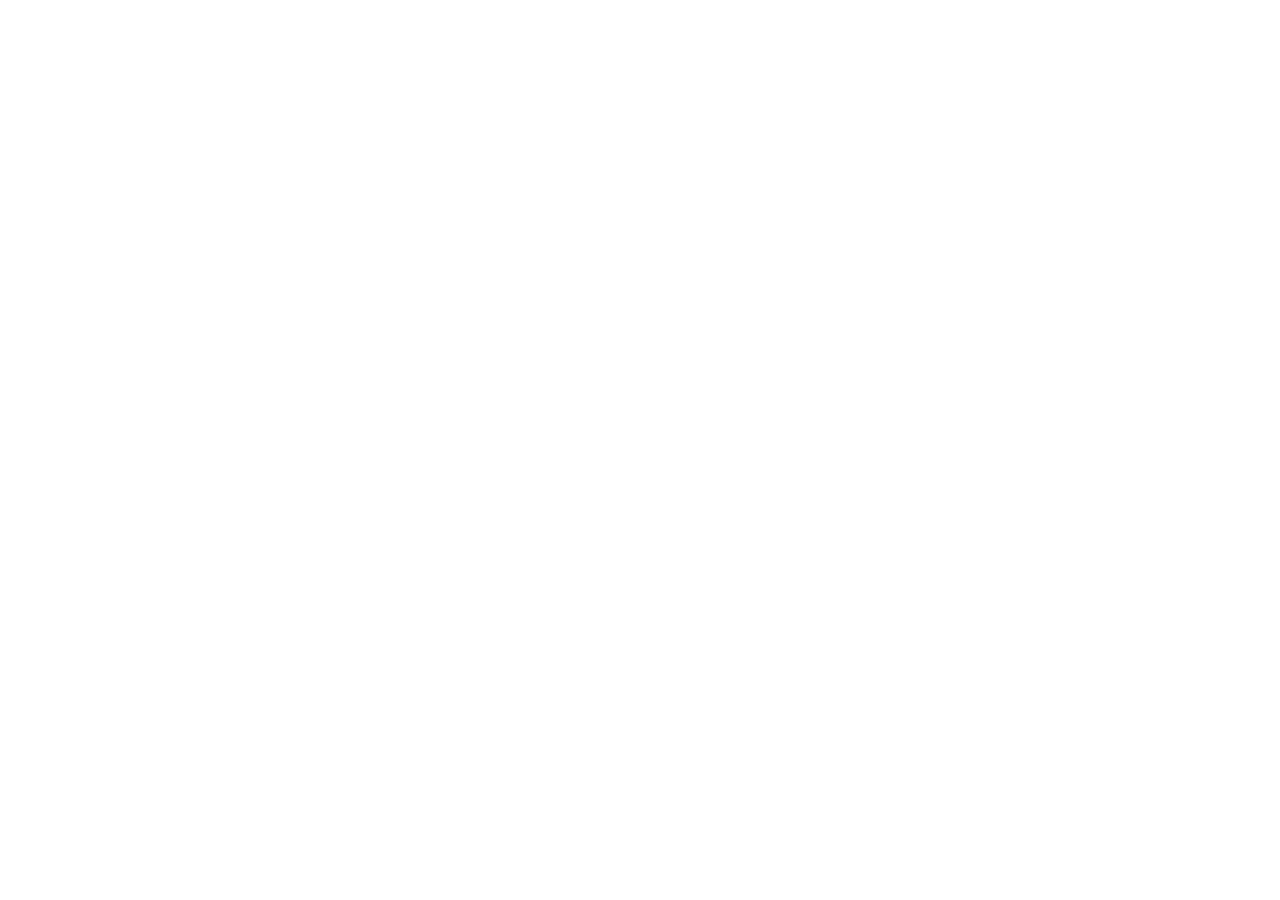
==== commit d920e42b: "Update: add password prompt to all HTML pages" ====
--- a/GameReference/bosses.html
+++ b/GameReference/bosses.html
@@ -1,6 +1,21 @@
 <!DOCTYPE html>
 <html lang="en">
 <head>
+  <script>
+    (function() {
+      const PASSWORD = "Redbullersupergodt!40";
+      const KEY = "gr_auth";
+      if (sessionStorage.getItem(KEY) !== "1") {
+        const input = prompt("Enter password:");
+        if (input === PASSWORD) {
+          sessionStorage.setItem(KEY, "1");
+        } else {
+          document.documentElement.innerHTML = "";
+          window.location.href = "about:blank";
+        }
+      }
+    })();
+  </script>
   <meta charset="UTF-8">
   <meta name="viewport" content="width=device-width, initial-scale=1.0">
   <title>Bosses — Untitled Game Reference</title>
